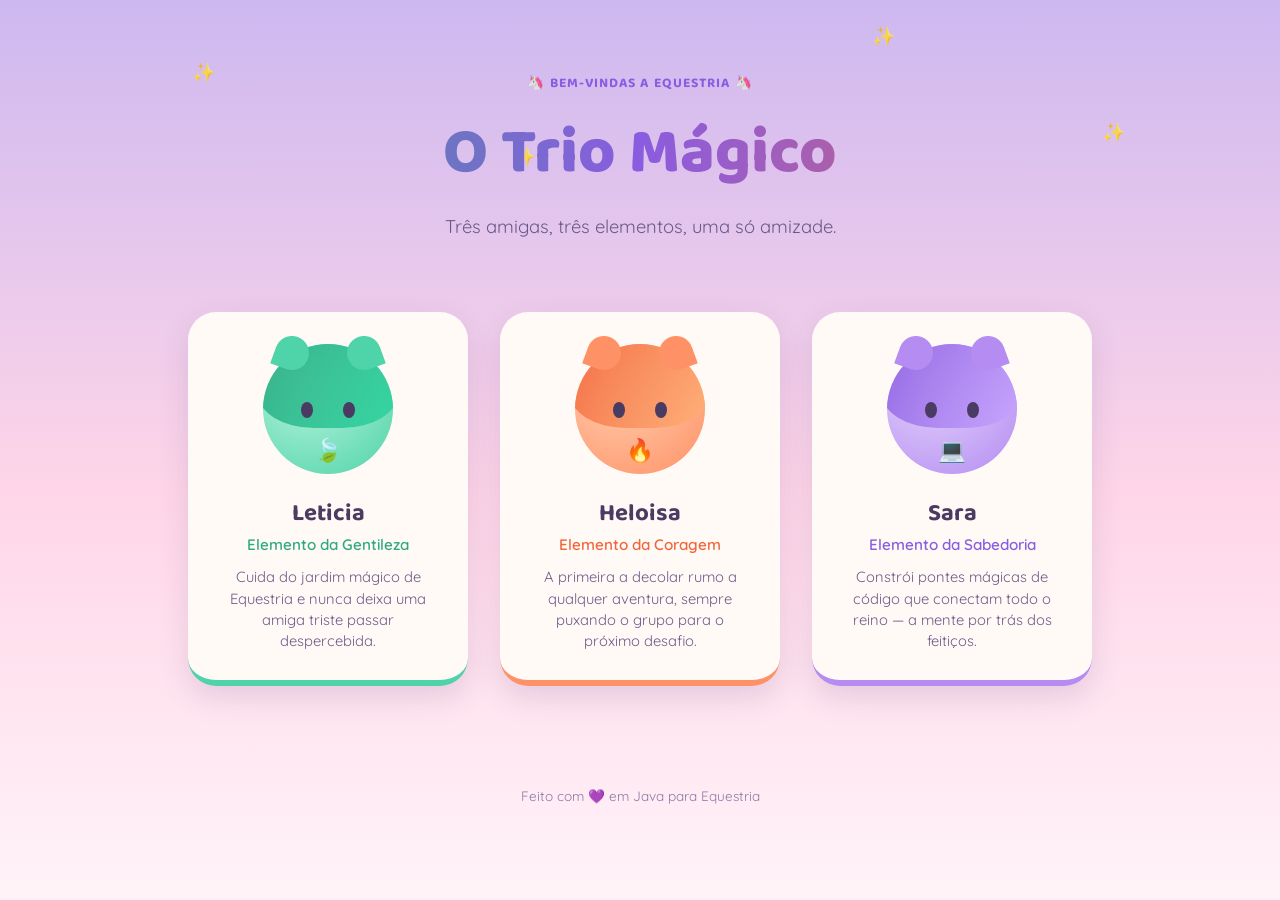
==== src/main/resources/static/index.html @ 8488d055 "site funcionando" ====
<!DOCTYPE html>
<html lang="pt-BR">
<head>
<meta charset="UTF-8">
<meta name="viewport" content="width=device-width, initial-scale=1.0">
<title>Trio Mágico de Equestria</title>
<link rel="stylesheet" href="style.css">
<link rel="preconnect" href="https://fonts.googleapis.com">
<link href="https://fonts.googleapis.com/css2?family=Baloo+2:wght@500;700;800&family=Quicksand:wght@400;600&display=swap" rel="stylesheet">
</head>
<body>

  <div class="sky">
    <span class="cloud c1">☁️</span>
    <span class="cloud c2">☁️</span>
    <span class="cloud c3">☁️</span>
    <span class="star s1">✨</span>
    <span class="star s2">✨</span>
    <span class="star s3">✨</span>
    <span class="star s4">✨</span>
  </div>

  <header class="hero">
    <p class="eyebrow">🦄 Bem-vindas a Equestria 🦄</p>
    <h1>O Trio Mágico</h1>
    <p class="subtitle">Três amigas, três elementos, uma só amizade.</p>
  </header>

  <main class="stable">

    <section class="pony-card leticia">
      <div class="avatar">
        <div class="ear ear-l"></div>
        <div class="ear ear-r"></div>
        <div class="head">
          <div class="mane"></div>
          <div class="eye eye-l"></div>
          <div class="eye eye-r"></div>
          <div class="cutie-mark">🍃</div>
        </div>
      </div>
      <h2>Leticia</h2>
      <p class="element">Elemento da Gentileza</p>
      <p class="desc">Cuida do jardim mágico de Equestria e nunca deixa uma amiga triste passar despercebida.</p>
    </section>

    <section class="pony-card heloisa">
      <div class="avatar">
        <div class="ear ear-l"></div>
        <div class="ear ear-r"></div>
        <div class="head">
          <div class="mane"></div>
          <div class="eye eye-l"></div>
          <div class="eye eye-r"></div>
          <div class="cutie-mark">🔥</div>
        </div>
      </div>
      <h2>Heloisa</h2>
      <p class="element">Elemento da Coragem</p>
      <p class="desc">A primeira a decolar rumo a qualquer aventura, sempre puxando o grupo para o próximo desafio.</p>
    </section>

    <section class="pony-card sara">
      <div class="avatar">
        <div class="ear ear-l"></div>
        <div class="ear ear-r"></div>
        <div class="head">
          <div class="mane"></div>
          <div class="eye eye-l"></div>
          <div class="eye eye-r"></div>
          <div class="cutie-mark">💻</div>
        </div>
      </div>
      <h2>Sara</h2>
      <p class="element">Elemento da Sabedoria</p>
      <p class="desc">Constrói pontes mágicas de código que conectam todo o reino — a mente por trás dos feitiços.</p>
    </section>

  </main>

  <footer>
    <p>Feito com 💜 em Java para Equestria</p>
  </footer>

</body>
</html>
---- src/main/resources/static/style.css ----
:root {
  --sky-top: #cdb8f0;
  --sky-bottom: #ffd6e8;
  --card-bg: #fffaf6;
  --text-dark: #4a3b63;
  --leticia: #4fd3a8;
  --leticia-dark: #2fa982;
  --heloisa: #ff9166;
  --heloisa-dark: #f2653b;
  --sara: #b48cf2;
  --sara-dark: #8a5ce0;
}

* { box-sizing: border-box; }

body {
  margin: 0;
  min-height: 100vh;
  font-family: 'Quicksand', sans-serif;
  color: var(--text-dark);
  background: linear-gradient(180deg, var(--sky-top) 0%, var(--sky-bottom) 55%, #fff3f8 100%);
  position: relative;
  overflow-x: hidden;
}

.sky {
  position: absolute;
  inset: 0;
  height: 600px;
  pointer-events: none;
  overflow: hidden;
}

.cloud, .star {
  position: absolute;
  font-size: 2rem;
  opacity: 0.85;
}

.cloud { animation: drift 30s linear infinite; }
.c1 { top: 6%; left: -10%; font-size: 2.6rem; animation-duration: 40s; }
.c2 { top: 16%; left: -20%; font-size: 1.8rem; animation-duration: 55s; animation-delay: -10s; }
.c3 { top: 3%; left: -30%; font-size: 2rem; animation-duration: 48s; animation-delay: -25s; }

.star { animation: twinkle 3s ease-in-out infinite; font-size: 1.2rem; }
.s1 { top: 10%; left: 15%; animation-delay: 0s; }
.s2 { top: 20%; right: 12%; animation-delay: 0.8s; }
.s3 { top: 4%; right: 30%; animation-delay: 1.6s; }
.s4 { top: 24%; left: 40%; animation-delay: 2.2s; }

@keyframes drift {
  from { transform: translateX(0); }
  to { transform: translateX(140vw); }
}

@keyframes twinkle {
  0%, 100% { opacity: 0.25; transform: scale(0.9); }
  50% { opacity: 1; transform: scale(1.15); }
}

.hero {
  position: relative;
  text-align: center;
  padding: 4.5rem 1.5rem 2rem;
}

.eyebrow {
  font-family: 'Baloo 2', sans-serif;
  font-weight: 700;
  letter-spacing: 0.08em;
  text-transform: uppercase;
  font-size: 0.85rem;
  color: var(--sara-dark);
  margin: 0 0 0.5rem;
}

.hero h1 {
  font-family: 'Baloo 2', sans-serif;
  font-weight: 800;
  font-size: clamp(2.5rem, 6vw, 4rem);
  margin: 0;
  background: linear-gradient(90deg, var(--leticia-dark), var(--sara-dark), var(--heloisa-dark));
  -webkit-background-clip: text;
  background-clip: text;
  color: transparent;
}

.subtitle {
  font-size: 1.15rem;
  color: #6b5a89;
  margin-top: 0.6rem;
}

.stable {
  position: relative;
  display: flex;
  flex-wrap: wrap;
  justify-content: center;
  gap: 2rem;
  padding: 1.5rem 1.5rem 4rem;
  max-width: 1100px;
  margin: 0 auto;
}

.pony-card {
  background: var(--card-bg);
  border-radius: 28px;
  padding: 2rem 1.75rem 1.75rem;
  width: 280px;
  text-align: center;
  box-shadow: 0 12px 30px rgba(90, 60, 130, 0.15);
  transition: transform 0.25s ease, box-shadow 0.25s ease;
  border-bottom: 6px solid transparent;
}

.pony-card:hover {
  transform: translateY(-8px);
  box-shadow: 0 18px 38px rgba(90, 60, 130, 0.22);
}

.leticia { border-color: var(--leticia); }
.heloisa { border-color: var(--heloisa); }
.sara { border-color: var(--sara); }

.avatar {
  position: relative;
  width: 130px;
  height: 130px;
  margin: 0 auto 1.25rem;
}

.head {
  position: relative;
  width: 130px;
  height: 130px;
  border-radius: 50%;
  overflow: hidden;
  display: flex;
  align-items: center;
  justify-content: center;
}

.leticia .head { background: radial-gradient(circle at 35% 30%, #b9f5de, var(--leticia)); }
.heloisa .head { background: radial-gradient(circle at 35% 30%, #ffd0b0, var(--heloisa)); }
.sara .head { background: radial-gradient(circle at 35% 30%, #e4d3fb, var(--sara)); }

.ear {
  position: absolute;
  top: -8px;
  width: 34px;
  height: 34px;
  border-radius: 50% 50% 50% 0;
  z-index: 1;
}

.ear-l { left: 12px; transform: rotate(20deg); }
.ear-r { right: 12px; transform: rotate(-110deg); }

.leticia .ear { background: var(--leticia); }
.heloisa .ear { background: var(--heloisa); }
.sara .ear { background: var(--sara); }

.mane {
  position: absolute;
  top: -6px;
  left: -6px;
  width: 142px;
  height: 90px;
  border-radius: 50% 50% 40% 40%;
  z-index: 0;
  opacity: 0.9;
}

.leticia .mane { background: linear-gradient(120deg, var(--leticia-dark), #2fd6a0); }
.heloisa .mane { background: linear-gradient(120deg, var(--heloisa-dark), #ffb37a); }
.sara .mane { background: linear-gradient(120deg, var(--sara-dark), #c9a8ff); }

.eye {
  position: absolute;
  top: 58px;
  width: 12px;
  height: 16px;
  background: var(--text-dark);
  border-radius: 50%;
  z-index: 2;
}

.eye-l { left: 38px; }
.eye-r { right: 38px; }

.cutie-mark {
  position: absolute;
  bottom: 10px;
  font-size: 1.4rem;
  z-index: 2;
}

.pony-card h2 {
  font-family: 'Baloo 2', sans-serif;
  font-size: 1.5rem;
  margin: 0.25rem 0 0.15rem;
}

.element {
  font-weight: 600;
  font-size: 0.95rem;
  margin: 0 0 0.75rem;
}

.leticia .element { color: var(--leticia-dark); }
.heloisa .element { color: var(--heloisa-dark); }
.sara .element { color: var(--sara-dark); }

.desc {
  font-size: 0.92rem;
  line-height: 1.45;
  color: #6b5a89;
  margin: 0;
}

footer {
  text-align: center;
  padding: 1.5rem;
  font-size: 0.85rem;
  color: #8a7aa8;
}

@media (max-width: 480px) {
  .pony-card { width: 100%; max-width: 320px; }
}
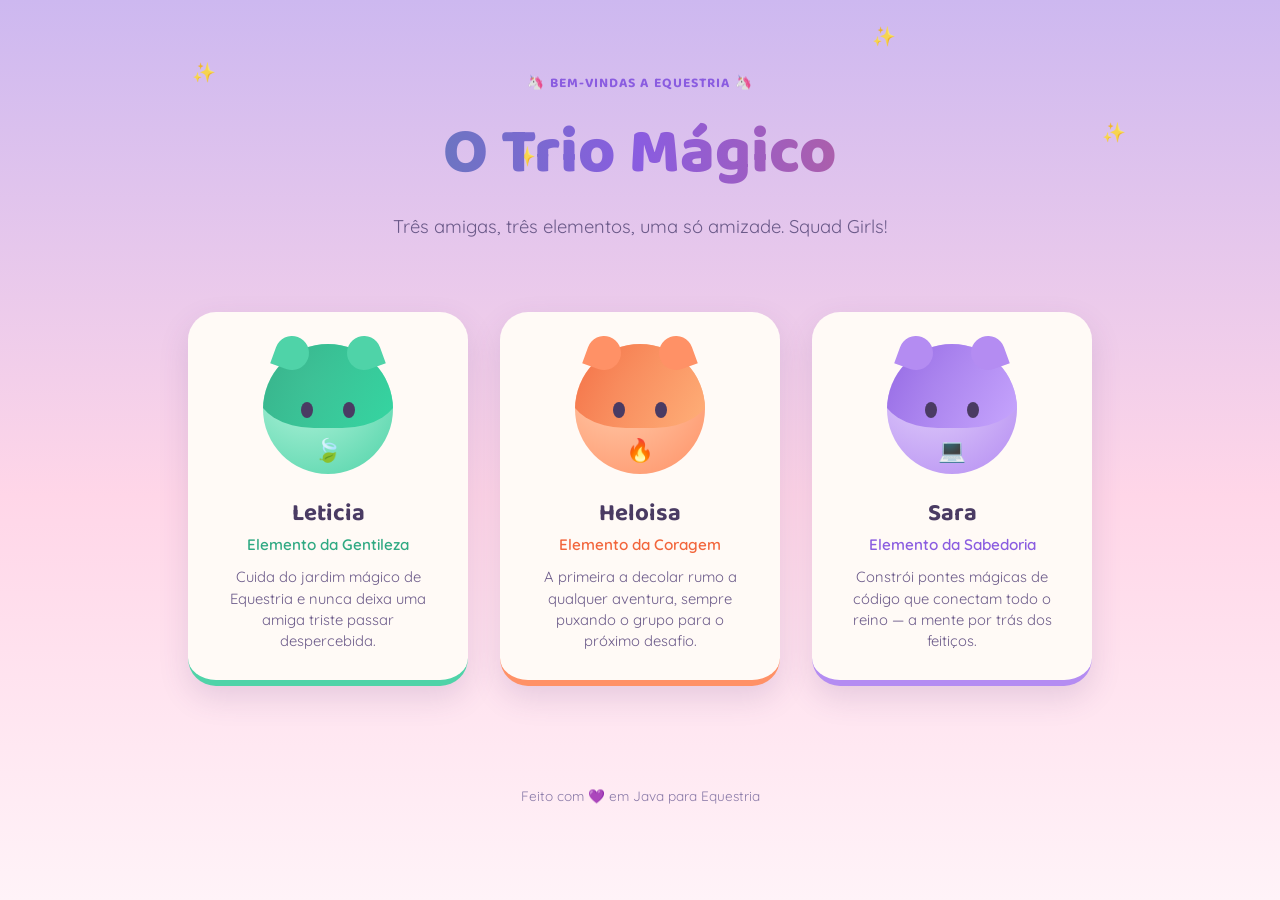
==== commit bff4d65e: "Update subtitle in index.html to include 'Squad Girls!'" ====
--- a/src/main/resources/static/index.html
+++ b/src/main/resources/static/index.html
@@ -23,7 +23,7 @@
   <header class="hero">
     <p class="eyebrow">🦄 Bem-vindas a Equestria 🦄</p>
     <h1>O Trio Mágico</h1>
-    <p class="subtitle">Três amigas, três elementos, uma só amizade.</p>
+    <p class="subtitle">Três amigas, três elementos, uma só amizade. Squad Girls!</p>
   </header>
 
   <main class="stable">
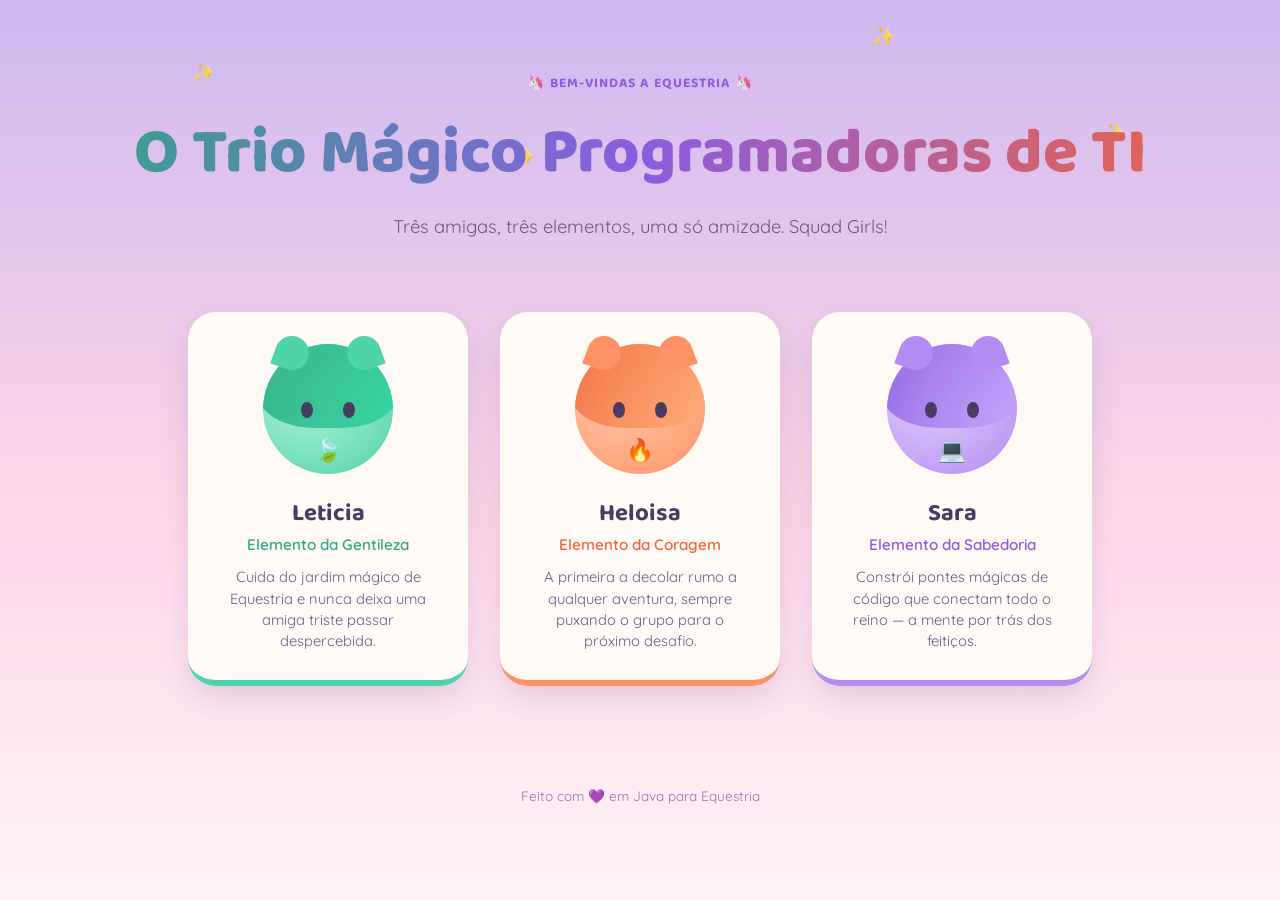
==== commit 6e83d02d: "Update header title in index.html" ====
--- a/src/main/resources/static/index.html
+++ b/src/main/resources/static/index.html
@@ -22,7 +22,7 @@
 
   <header class="hero">
     <p class="eyebrow">🦄 Bem-vindas a Equestria 🦄</p>
-    <h1>O Trio Mágico</h1>
+    <h1>O Trio Mágico Programadoras de TI</h1>
     <p class="subtitle">Três amigas, três elementos, uma só amizade. Squad Girls!</p>
   </header>
 
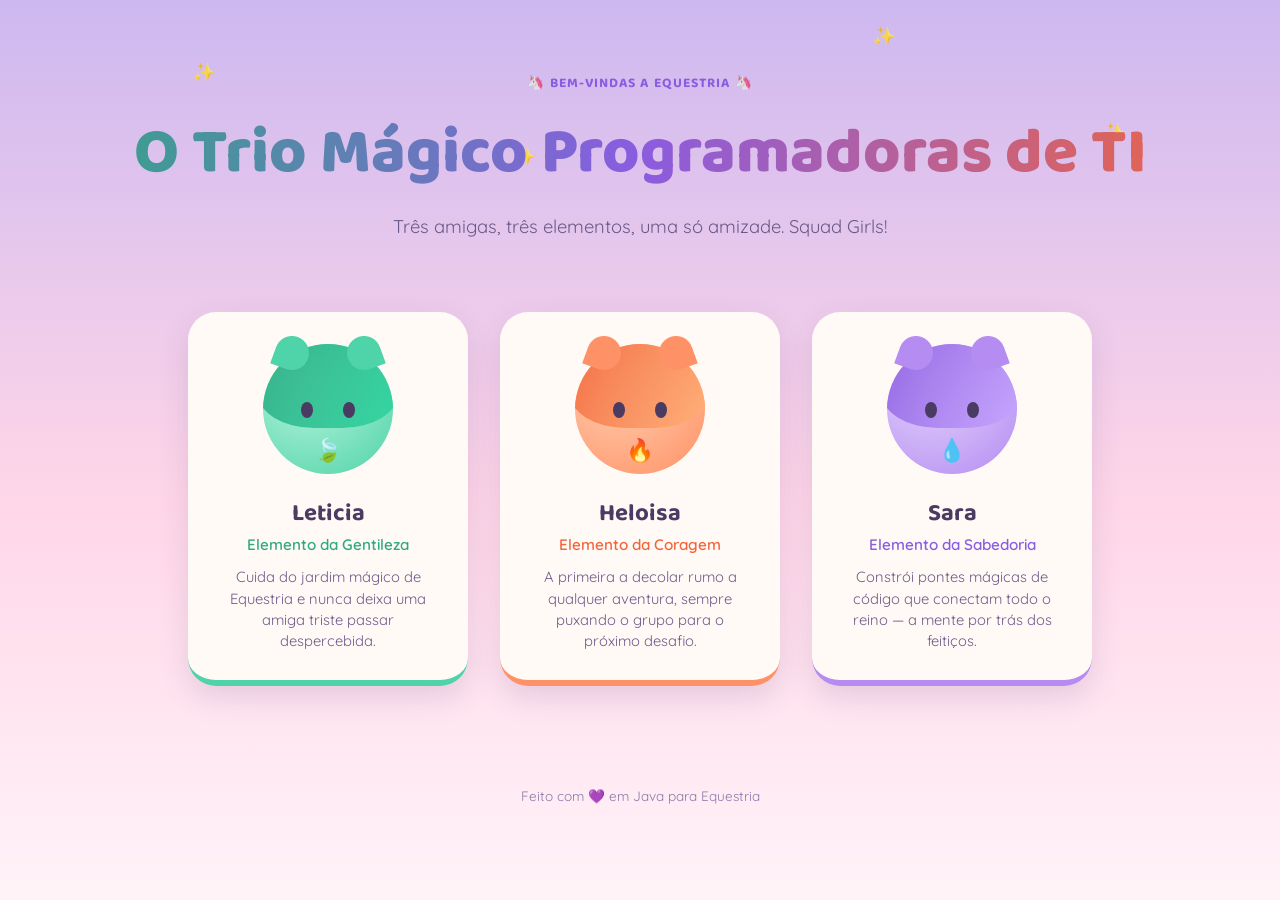
==== commit 1b2806f9: "Change cutie-mark emoji from 💻 to 💧" ====
--- a/src/main/resources/static/index.html
+++ b/src/main/resources/static/index.html
@@ -68,7 +68,7 @@
           <div class="mane"></div>
           <div class="eye eye-l"></div>
           <div class="eye eye-r"></div>
-          <div class="cutie-mark">💻</div>
+          <div class="cutie-mark">💧</div>
         </div>
       </div>
       <h2>Sara</h2>
